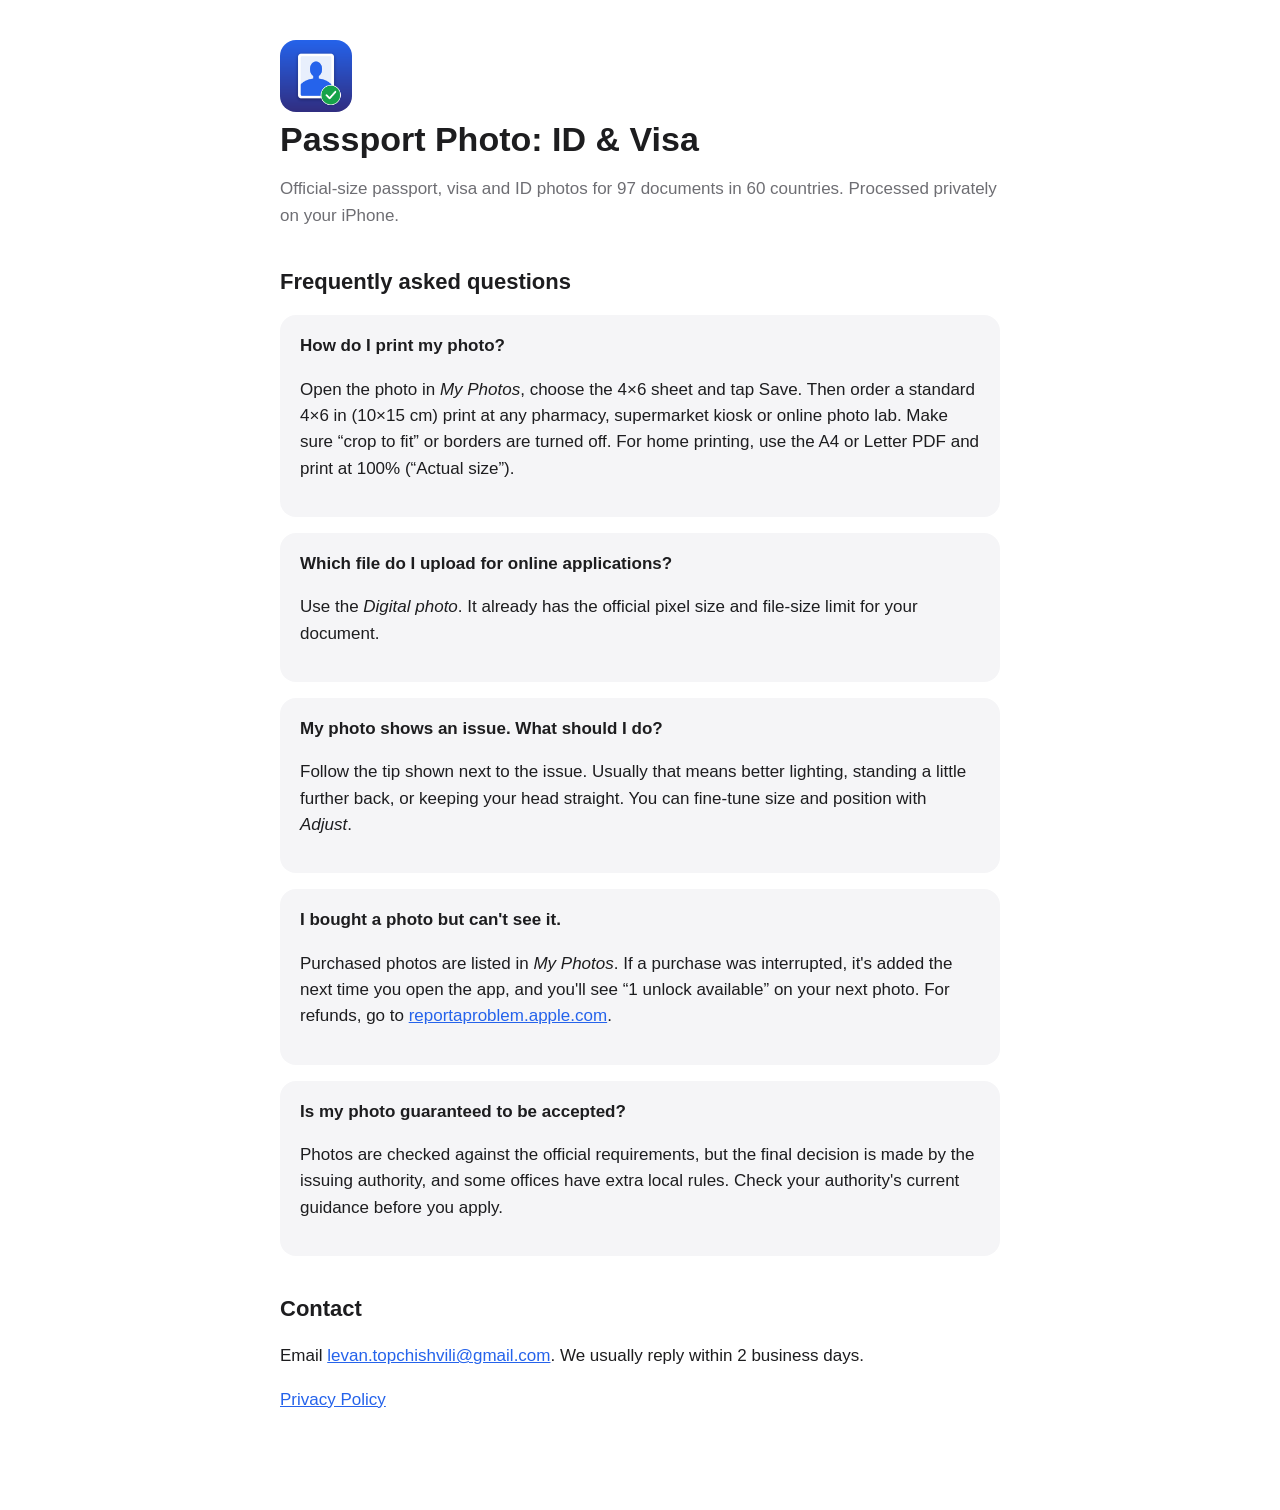
==== index.html @ 9ef4075f "Passport Photo: help and privacy pages" ====
<!doctype html><html lang="en"><head><meta charset="utf-8"><meta name="viewport" content="width=device-width,initial-scale=1">
<title>Passport Photo: ID &amp; Visa – Help</title><link rel="stylesheet" href="style.css"></head><body><main>
<header><img src="icon.png" alt=""><h1>Passport Photo: ID &amp; Visa</h1><p class="muted">Official-size passport, visa and ID photos for 97 documents in 60 countries. Processed privately on your iPhone.</p></header>
<h2>Frequently asked questions</h2>
<div class="card"><strong>How do I print my photo?</strong><p>Open the photo in <em>My Photos</em>, choose the 4×6 sheet and tap Save. Then order a standard 4×6 in (10×15 cm) print at any pharmacy, supermarket kiosk or online photo lab. Make sure “crop to fit” or borders are turned off. For home printing, use the A4 or Letter PDF and print at 100% (“Actual size”).</p></div>
<div class="card"><strong>Which file do I upload for online applications?</strong><p>Use the <em>Digital photo</em>. It already has the official pixel size and file-size limit for your document.</p></div>
<div class="card"><strong>My photo shows an issue. What should I do?</strong><p>Follow the tip shown next to the issue. Usually that means better lighting, standing a little further back, or keeping your head straight. You can fine-tune size and position with <em>Adjust</em>.</p></div>
<div class="card"><strong>I bought a photo but can't see it.</strong><p>Purchased photos are listed in <em>My Photos</em>. If a purchase was interrupted, it's added the next time you open the app, and you'll see “1 unlock available” on your next photo. For refunds, go to <a href="https://reportaproblem.apple.com">reportaproblem.apple.com</a>.</p></div>
<div class="card"><strong>Is my photo guaranteed to be accepted?</strong><p>Photos are checked against the official requirements, but the final decision is made by the issuing authority, and some offices have extra local rules. Check your authority's current guidance before you apply.</p></div>
<h2>Contact</h2>
<p>Email <a href="mailto:levan.topchishvili@gmail.com">levan.topchishvili@gmail.com</a>. We usually reply within 2 business days.</p>
<p><a href="privacy.html">Privacy Policy</a></p>
</main></body></html>
---- style.css ----
:root{--bg:#fff;--fg:#1d1d1f;--muted:#6e6e73;--accent:#2563eb;--card:#f5f5f7}
@media (prefers-color-scheme:dark){:root{--bg:#000;--fg:#f5f5f7;--muted:#a1a1a6;--accent:#5b8efa;--card:#1c1c1e}}
body{margin:0;background:var(--bg);color:var(--fg);font:17px/1.55 -apple-system,BlinkMacSystemFont,"Segoe UI",Roboto,sans-serif}
main{max-width:720px;margin:0 auto;padding:40px 20px 80px}
h1{font-size:34px;line-height:1.15;margin:0 0 8px}h2{font-size:22px;margin:36px 0 8px}
p,li{color:var(--fg)}.muted{color:var(--muted)}a{color:var(--accent)}
.card{background:var(--card);border-radius:16px;padding:18px 20px;margin:16px 0}
header img{width:72px;height:72px;border-radius:16px}
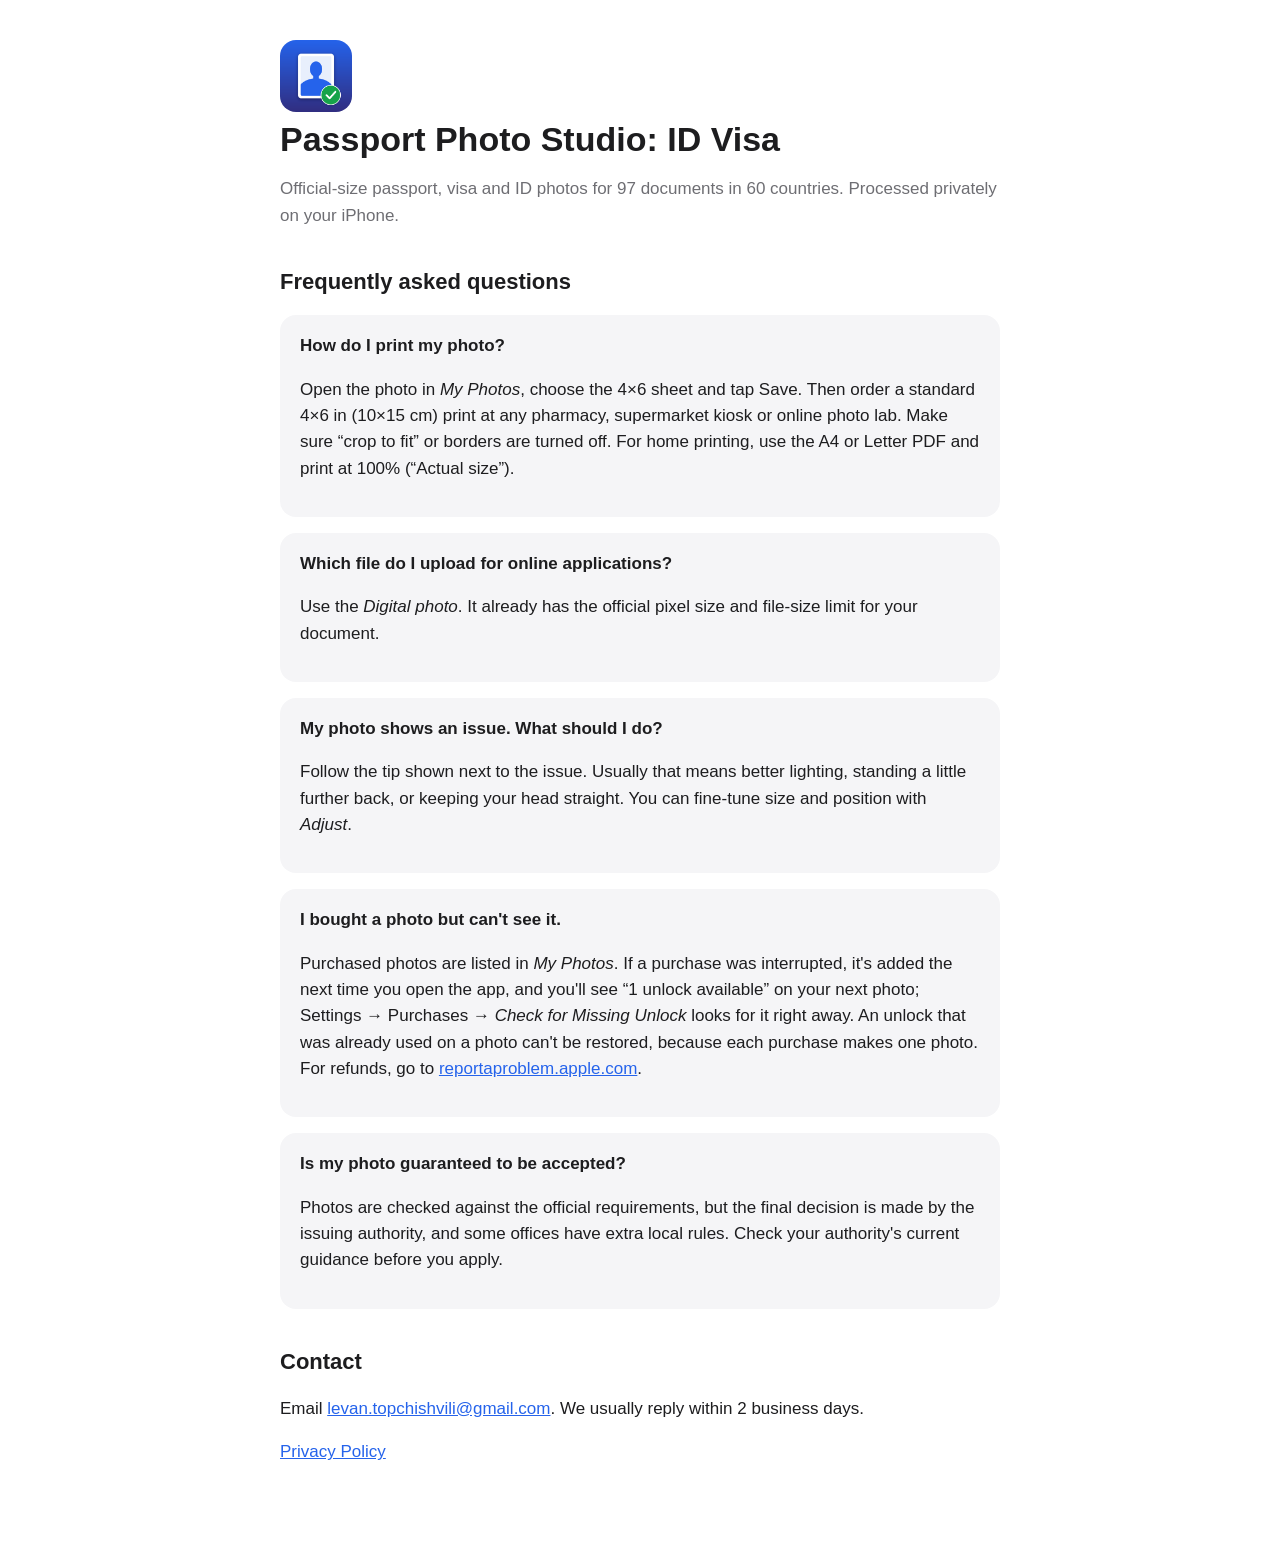
==== commit a8f134c5: "New store name; FAQ: missing unlocks and why used unlocks can't be restored" ====
--- a/index.html
+++ b/index.html
@@ -1,11 +1,11 @@
 <!doctype html><html lang="en"><head><meta charset="utf-8"><meta name="viewport" content="width=device-width,initial-scale=1">
-<title>Passport Photo: ID &amp; Visa – Help</title><link rel="stylesheet" href="style.css"></head><body><main>
-<header><img src="icon.png" alt=""><h1>Passport Photo: ID &amp; Visa</h1><p class="muted">Official-size passport, visa and ID photos for 97 documents in 60 countries. Processed privately on your iPhone.</p></header>
+<title>Passport Photo Studio: ID Visa – Help</title><link rel="stylesheet" href="style.css"></head><body><main>
+<header><img src="icon.png" alt=""><h1>Passport Photo Studio: ID Visa</h1><p class="muted">Official-size passport, visa and ID photos for 97 documents in 60 countries. Processed privately on your iPhone.</p></header>
 <h2>Frequently asked questions</h2>
 <div class="card"><strong>How do I print my photo?</strong><p>Open the photo in <em>My Photos</em>, choose the 4×6 sheet and tap Save. Then order a standard 4×6 in (10×15 cm) print at any pharmacy, supermarket kiosk or online photo lab. Make sure “crop to fit” or borders are turned off. For home printing, use the A4 or Letter PDF and print at 100% (“Actual size”).</p></div>
 <div class="card"><strong>Which file do I upload for online applications?</strong><p>Use the <em>Digital photo</em>. It already has the official pixel size and file-size limit for your document.</p></div>
 <div class="card"><strong>My photo shows an issue. What should I do?</strong><p>Follow the tip shown next to the issue. Usually that means better lighting, standing a little further back, or keeping your head straight. You can fine-tune size and position with <em>Adjust</em>.</p></div>
-<div class="card"><strong>I bought a photo but can't see it.</strong><p>Purchased photos are listed in <em>My Photos</em>. If a purchase was interrupted, it's added the next time you open the app, and you'll see “1 unlock available” on your next photo. For refunds, go to <a href="https://reportaproblem.apple.com">reportaproblem.apple.com</a>.</p></div>
+<div class="card"><strong>I bought a photo but can't see it.</strong><p>Purchased photos are listed in <em>My Photos</em>. If a purchase was interrupted, it's added the next time you open the app, and you'll see “1 unlock available” on your next photo; Settings → Purchases → <em>Check for Missing Unlock</em> looks for it right away. An unlock that was already used on a photo can't be restored, because each purchase makes one photo. For refunds, go to <a href="https://reportaproblem.apple.com">reportaproblem.apple.com</a>.</p></div>
 <div class="card"><strong>Is my photo guaranteed to be accepted?</strong><p>Photos are checked against the official requirements, but the final decision is made by the issuing authority, and some offices have extra local rules. Check your authority's current guidance before you apply.</p></div>
 <h2>Contact</h2>
 <p>Email <a href="mailto:levan.topchishvili@gmail.com">levan.topchishvili@gmail.com</a>. We usually reply within 2 business days.</p>
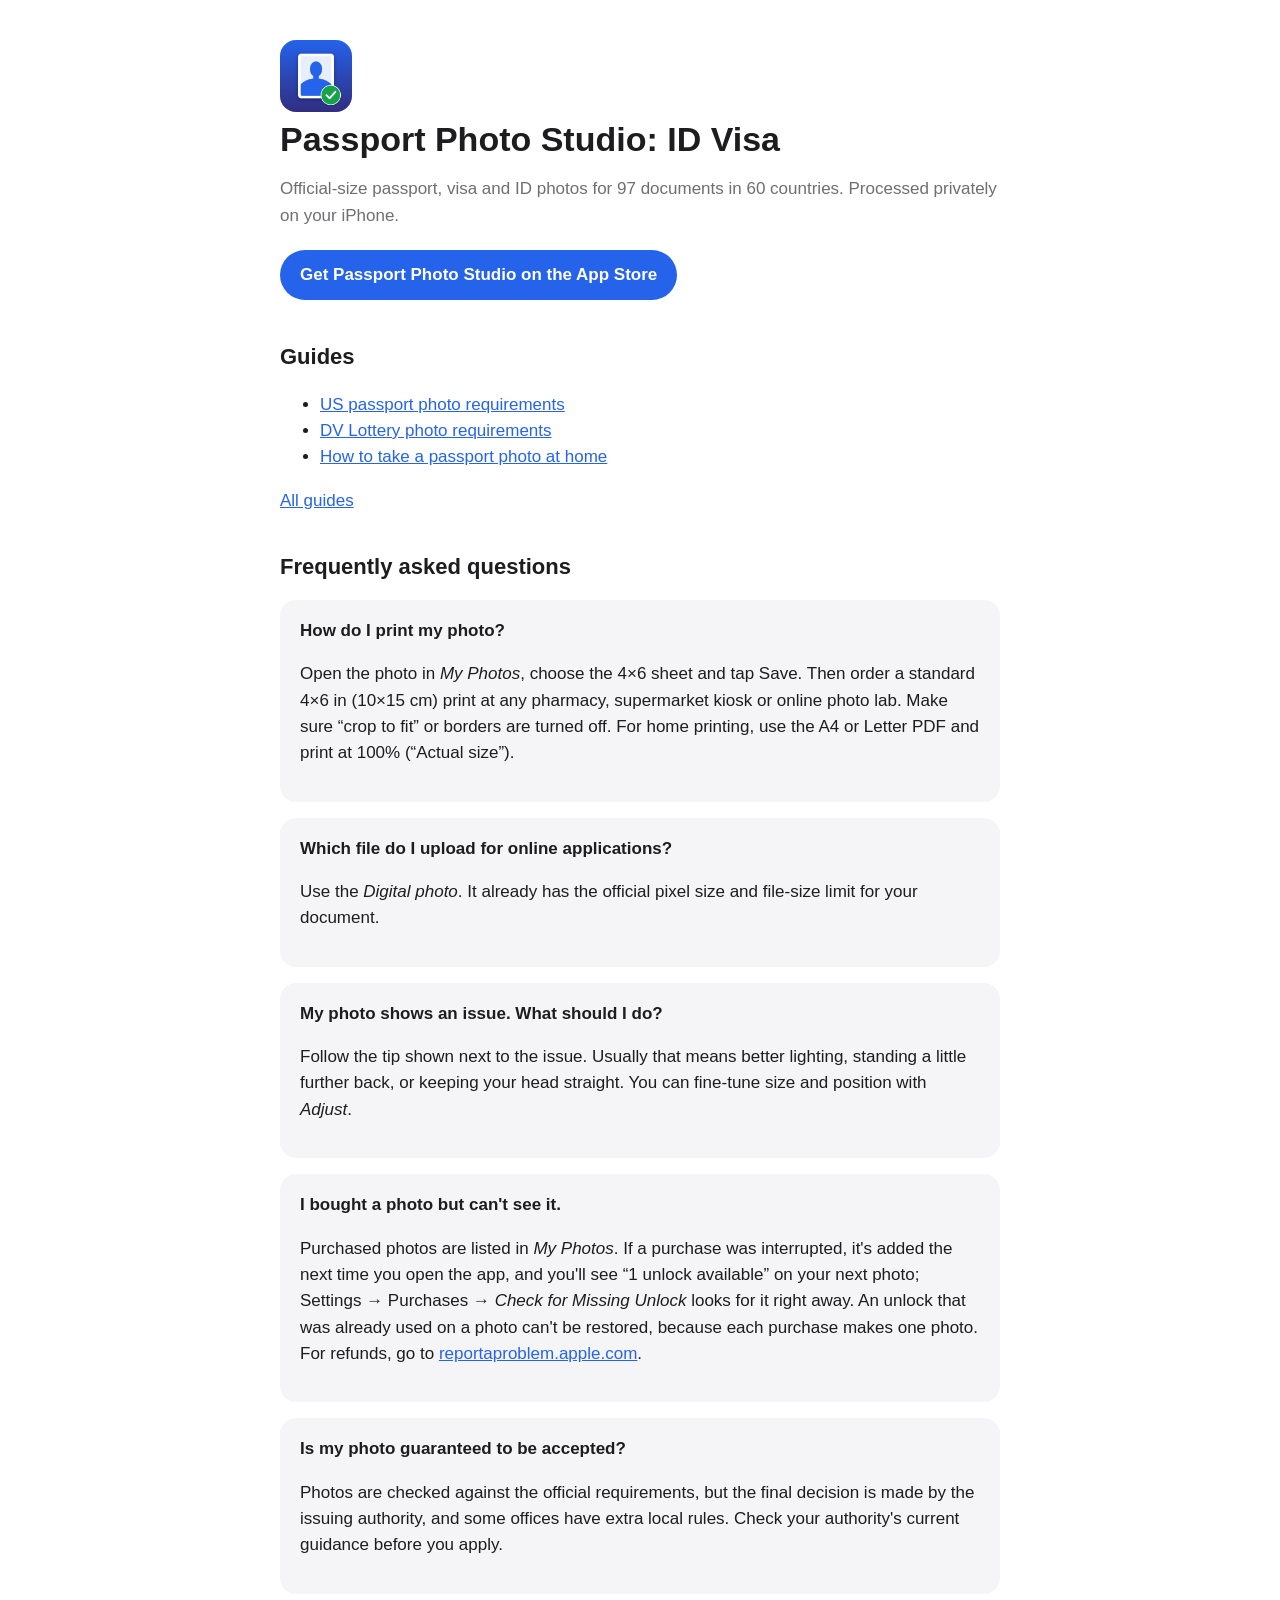
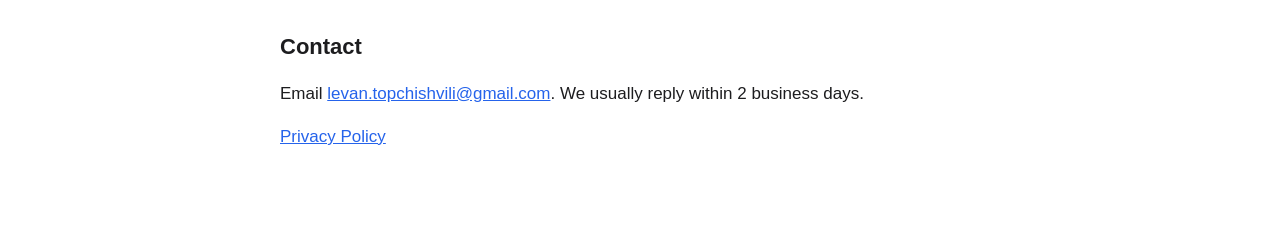
==== commit da282eea: "Guides: three how-to articles, guides hub, sitemap and App Store links" ====
--- a/index.html
+++ b/index.html
@@ -1,7 +1,15 @@
 <!doctype html><html lang="en"><head><meta charset="utf-8"><meta name="viewport" content="width=device-width,initial-scale=1">
-<title>Passport Photo Studio: ID Visa – Help</title><link rel="stylesheet" href="style.css"></head><body><main>
+<title>Passport Photo Studio: ID Visa – Help</title><meta name="apple-itunes-app" content="app-id=6817544491"><link rel="stylesheet" href="style.css"></head><body><main>
 <header><img src="icon.png" alt=""><h1>Passport Photo Studio: ID Visa</h1><p class="muted">Official-size passport, visa and ID photos for 97 documents in 60 countries. Processed privately on your iPhone.</p></header>
-<h2>Frequently asked questions</h2>
+<p><a class="cta" href="https://apps.apple.com/app/id6817544491">Get Passport Photo Studio on the App Store</a></p>
+<h2>Guides</h2>
+<ul>
+<li><a href="guides/us-passport-photo-requirements.html">US passport photo requirements</a></li>
+<li><a href="guides/dv-lottery-photo-requirements.html">DV Lottery photo requirements</a></li>
+<li><a href="guides/how-to-take-a-passport-photo-at-home.html">How to take a passport photo at home</a></li>
+</ul>
+<p><a href="guides/">All guides</a></p>
+<h2 id="faq">Frequently asked questions</h2>
 <div class="card"><strong>How do I print my photo?</strong><p>Open the photo in <em>My Photos</em>, choose the 4×6 sheet and tap Save. Then order a standard 4×6 in (10×15 cm) print at any pharmacy, supermarket kiosk or online photo lab. Make sure “crop to fit” or borders are turned off. For home printing, use the A4 or Letter PDF and print at 100% (“Actual size”).</p></div>
 <div class="card"><strong>Which file do I upload for online applications?</strong><p>Use the <em>Digital photo</em>. It already has the official pixel size and file-size limit for your document.</p></div>
 <div class="card"><strong>My photo shows an issue. What should I do?</strong><p>Follow the tip shown next to the issue. Usually that means better lighting, standing a little further back, or keeping your head straight. You can fine-tune size and position with <em>Adjust</em>.</p></div>
--- a/style.css
+++ b/style.css
@@ -6,3 +6,18 @@
 p,li{color:var(--fg)}.muted{color:var(--muted)}a{color:var(--accent)}
 .card{background:var(--card);border-radius:16px;padding:18px 20px;margin:16px 0}
 header img{width:72px;height:72px;border-radius:16px}
+/* guides */
+.topbar{display:flex;align-items:center;gap:12px;max-width:720px;margin:0 auto;padding:20px 20px 0}
+.topbar img{width:40px;height:40px;border-radius:10px}
+.topbar a{color:var(--fg);font-weight:700;text-decoration:none}
+.crumbs{font-size:14px;color:var(--muted);margin:0 0 20px}.crumbs a{color:var(--muted)}
+.lead{font-size:19px;color:var(--muted)}
+.cta{display:inline-block;background:var(--accent);color:#fff;text-decoration:none;font-weight:600;padding:12px 20px;border-radius:999px;margin:4px 0}
+@media (prefers-color-scheme:dark){.cta{color:#000}}
+.cta-end{margin-top:32px}
+article h3{font-size:18px;margin:24px 0 6px}
+article ul,article ol{padding-left:22px}article li{margin:6px 0}
+.guide-list{list-style:none;padding:0;margin:20px 0}.guide-list li{margin:12px 0}.guide-list a{text-decoration:none}
+.foot{margin-top:0}.foot main{padding:0 20px 40px;font-size:14px}
+h1,h2{overflow-wrap:break-word}
+@media (max-width:520px){h1{font-size:28px}}
